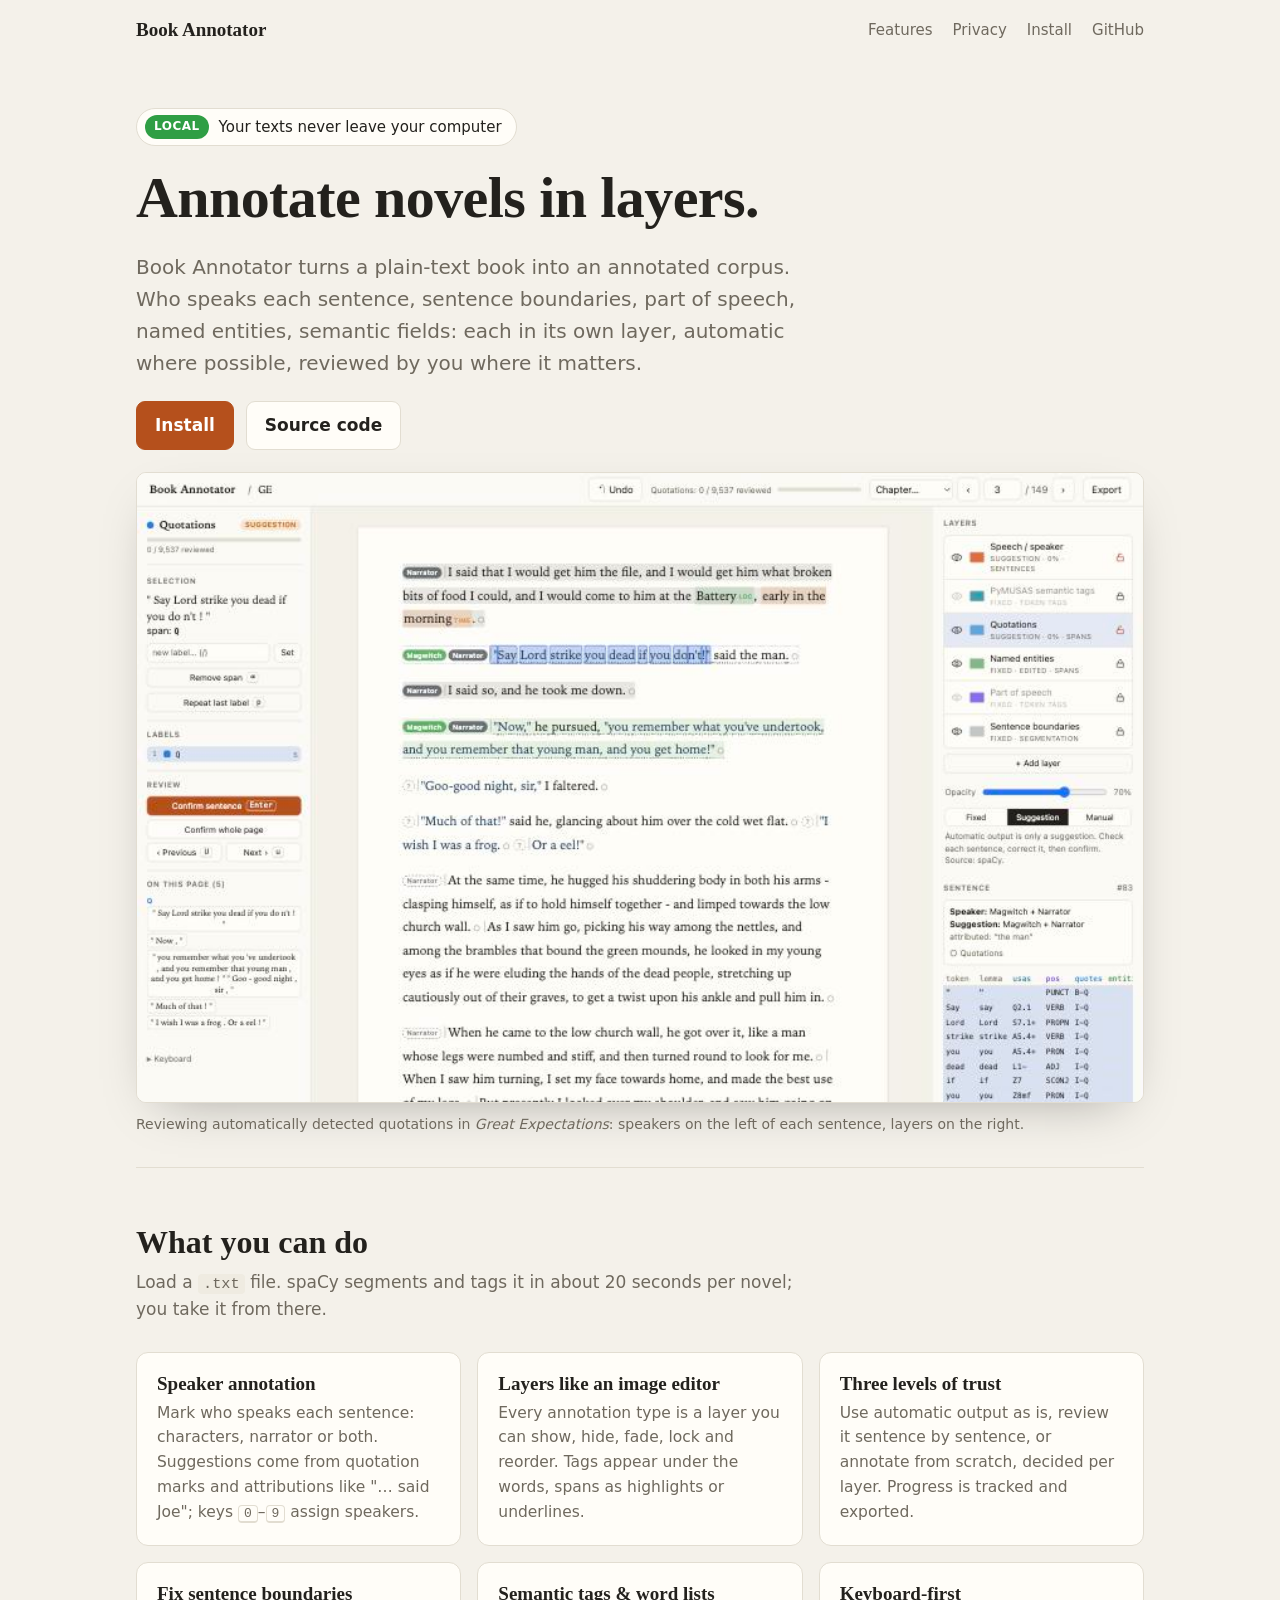
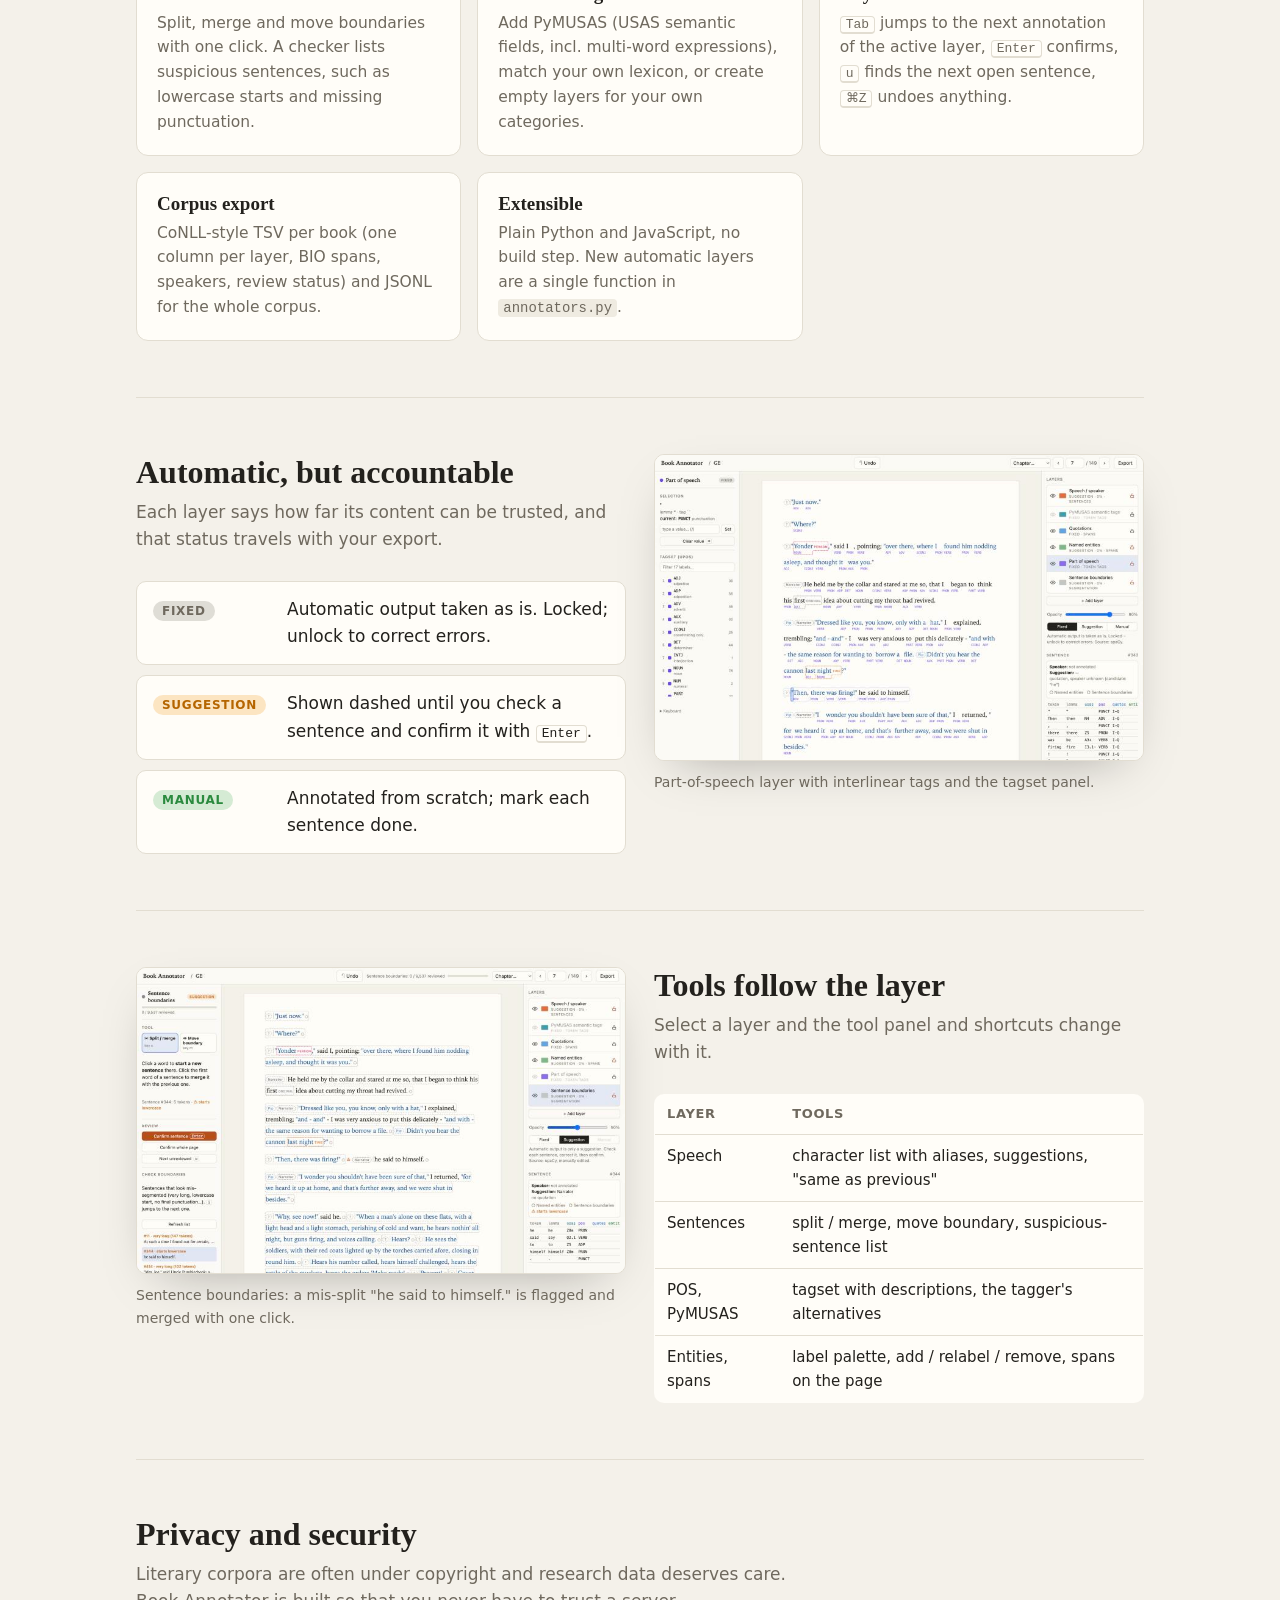
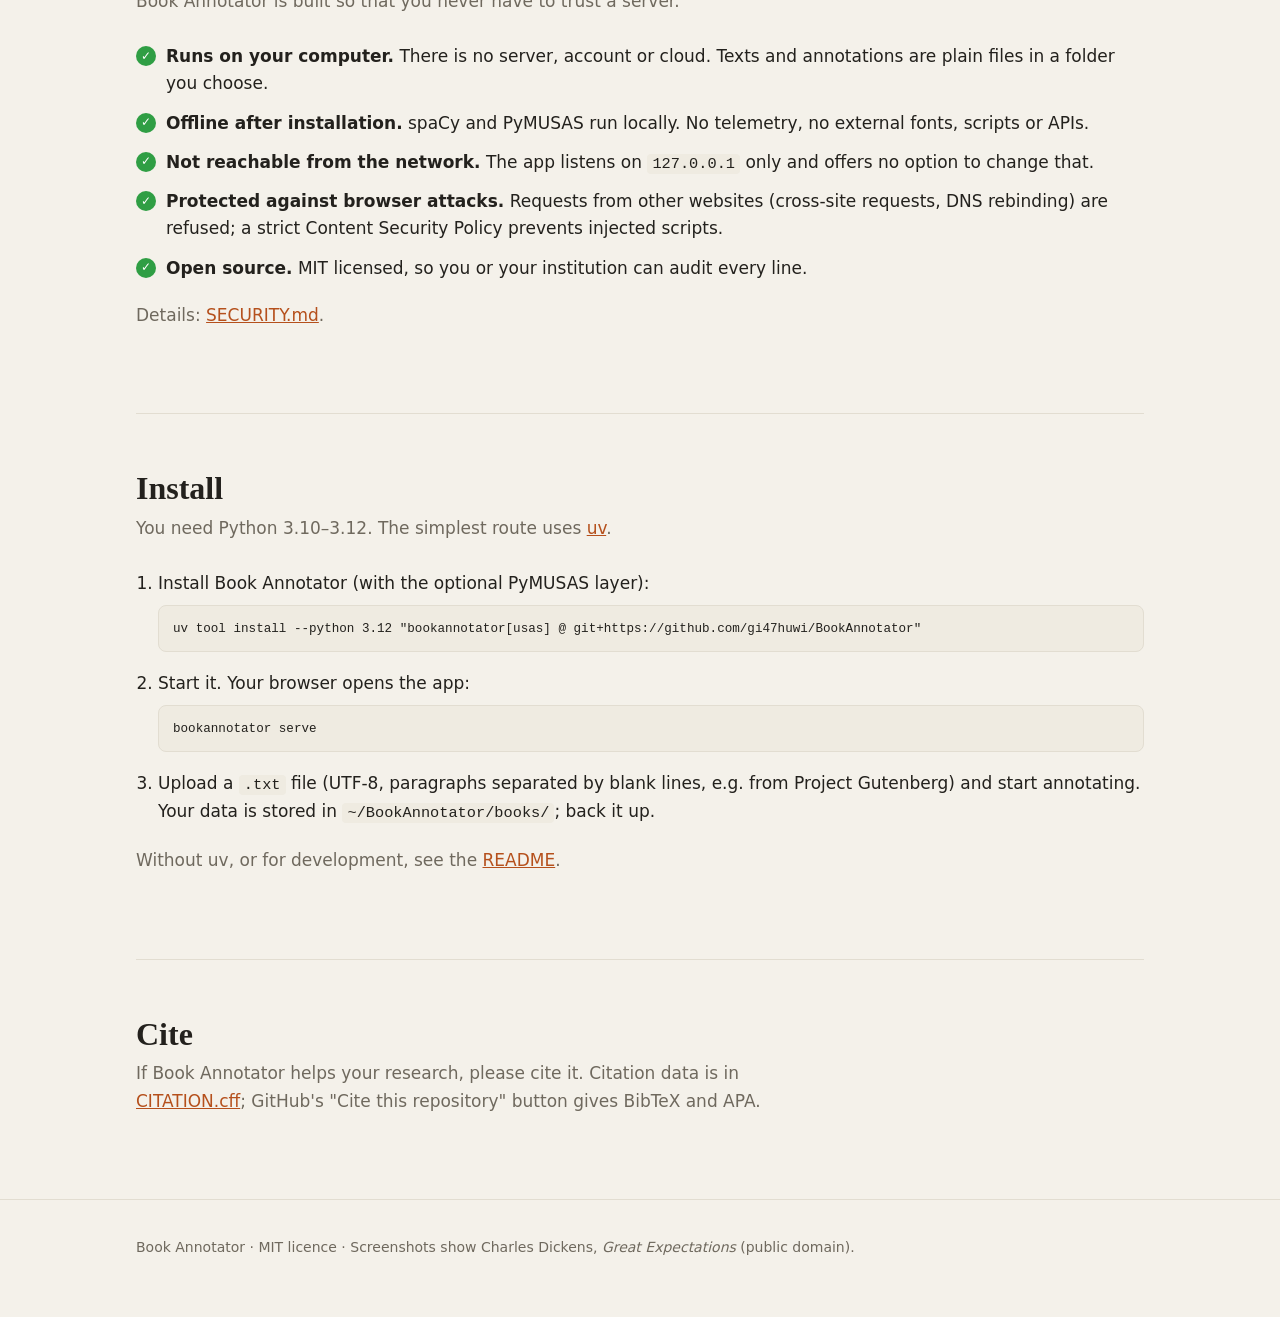
==== docs/index.html @ f5f0937e "Initial release of Book Annotator 0.1.0 Local, layered annotation tool for literary texts.  - spaCy " ====
<!doctype html>
<html lang="en">
<head>
  <meta charset="utf-8">
  <meta name="viewport" content="width=device-width, initial-scale=1">
  <title>Book Annotator</title>
  <meta name="description" content="A local, layered annotation tool for literary texts: speakers, sentences, part of speech, entities and semantic tags. Your texts never leave your computer.">
  <style>
    :root {
      --bg: #f4f1ea; --paper: #fffdf8; --ink: #23211d; --muted: #6f695e; --line: #e2ddd1;
      --accent: #b5501c; --accent-ink: #fff; --code: #efebe1;
      --serif: "Iowan Old Style", "Palatino Linotype", Palatino, Georgia, serif;
      --sans: -apple-system, BlinkMacSystemFont, "Segoe UI", Inter, system-ui, sans-serif;
      --mono: ui-monospace, SFMono-Regular, Menlo, Consolas, monospace;
    }
    @media (prefers-color-scheme: dark) {
      :root:not([data-theme="light"]) {
        --bg: #1b1a18; --paper: #23221f; --ink: #ebe7de; --muted: #a49d8f; --line: #3a3732;
        --accent: #e07a43; --accent-ink: #1b1a18; --code: #2c2a26;
      }
    }
    * { box-sizing: border-box; }
    html { scroll-behavior: smooth; }
    body { margin: 0; background: var(--bg); color: var(--ink); font: 17px/1.6 var(--sans); }
    a { color: var(--accent); }
    .wrap { max-width: 1040px; margin: 0 auto; padding: 0 16px; }
    nav { display: flex; align-items: center; gap: 20px; padding: 18px 0; font-size: 15px; }
    nav .brand { font: 600 19px var(--serif); color: var(--ink); text-decoration: none; margin-right: auto; }
    nav a { color: var(--muted); text-decoration: none; }
    nav a:hover { color: var(--ink); }
    header.hero { padding: 48px 0 32px; display: grid; gap: 22px; }
    h1 { font: 600 clamp(36px, 6vw, 58px)/1.05 var(--serif); margin: 0; letter-spacing: -.01em; }
    .lede { font-size: 20px; color: var(--muted); max-width: 680px; margin: 0; }
    .promise { display: inline-flex; align-items: center; gap: 10px; background: var(--paper); border: 1px solid var(--line);
      border-radius: 999px; padding: 6px 14px 6px 8px; font-size: 15px; width: fit-content; }
    .promise b { background: #2f9e44; color: #fff; border-radius: 999px; padding: 2px 9px; font-size: 12px; letter-spacing: .04em; }
    .cta { display: flex; gap: 12px; flex-wrap: wrap; }
    .btn { display: inline-block; padding: 10px 18px; border-radius: 9px; font-weight: 600; text-decoration: none; border: 1px solid var(--line);
      background: var(--paper); color: var(--ink); }
    .btn.primary { background: var(--accent); border-color: var(--accent); color: var(--accent-ink); }
    figure { margin: 0; }
    .shot { border-radius: 10px; border: 1px solid var(--line); overflow: hidden; background: var(--paper);
      box-shadow: 0 18px 50px -24px rgb(0 0 0 / .35); }
    .shot img { display: block; width: 100%; height: auto; }
    figcaption { font-size: 14px; color: var(--muted); margin-top: 10px; }
    section { padding: 56px 0; border-top: 1px solid var(--line); }
    h2 { font: 600 32px/1.15 var(--serif); margin: 0 0 8px; }
    .sub { color: var(--muted); margin: 0 0 28px; max-width: 680px; }
    .grid { display: grid; grid-template-columns: repeat(auto-fill, minmax(280px, 1fr)); gap: 16px; }
    .card { background: var(--paper); border: 1px solid var(--line); border-radius: 12px; padding: 20px; }
    .card h3 { margin: 0 0 6px; font: 600 19px var(--serif); }
    .card p { margin: 0; color: var(--muted); font-size: 15.5px; }
    .two { display: grid; grid-template-columns: 1fr 1fr; gap: 28px; align-items: start; }
    .levels { display: grid; gap: 10px; }
    .level { display: grid; grid-template-columns: 120px 1fr; gap: 14px; align-items: baseline; background: var(--paper);
      border: 1px solid var(--line); border-radius: 10px; padding: 14px 16px; }
    .tag { font: 700 12px var(--sans); text-transform: uppercase; letter-spacing: .06em; padding: 3px 9px; border-radius: 999px; width: fit-content; }
    .tag.fixed { background: color-mix(in srgb, var(--muted) 22%, transparent); color: var(--muted); }
    .tag.suggestion { background: color-mix(in srgb, #f08c00 22%, transparent); color: #b56500; }
    .tag.manual { background: color-mix(in srgb, #2f9e44 20%, transparent); color: #2b8a3e; }
    ul.checks { list-style: none; padding: 0; margin: 0; display: grid; gap: 12px; }
    ul.checks li { padding-left: 30px; position: relative; }
    ul.checks li::before { content: "✓"; position: absolute; left: 0; top: 0; width: 20px; height: 20px; border-radius: 50%;
      background: #2f9e44; color: #fff; font-size: 12px; display: grid; place-items: center; margin-top: 3px; }
    ol.steps { padding-left: 22px; display: grid; grid-template-columns: minmax(0, 1fr); gap: 18px; margin: 0; }
    .two > *, .grid > *, ol.steps > li { min-width: 0; }
    pre { background: var(--code); border: 1px solid var(--line); border-radius: 8px; padding: 12px 14px; overflow-x: auto;
      font: 14px/1.5 var(--mono); margin: 8px 0 0; }
    code { font-family: var(--mono); font-size: .9em; background: var(--code); padding: 1px 5px; border-radius: 4px; }
    pre code { background: none; padding: 0; }
    kbd { font: 13px var(--mono); border: 1px solid var(--line); border-bottom-width: 2px; border-radius: 4px; padding: 0 5px; background: var(--paper); }
    table { width: 100%; border-collapse: collapse; font-size: 15px; background: var(--paper); border: 1px solid var(--line); border-radius: 10px; overflow: hidden; }
    th, td { text-align: left; padding: 9px 12px; border-bottom: 1px solid var(--line); vertical-align: top; }
    th { font-size: 13px; text-transform: uppercase; letter-spacing: .05em; color: var(--muted); font-weight: 600; }
    tr:last-child td { border-bottom: 0; }
    footer { padding: 36px 0 60px; color: var(--muted); font-size: 14px; border-top: 1px solid var(--line); }
    @media (max-width: 760px) {
      .two { grid-template-columns: 1fr; }
      .level { grid-template-columns: 1fr; gap: 6px; }
      nav a.hide-sm { display: none; }
      section { padding: 40px 0; }
    }
  </style>
</head>
<body>
  <div class="wrap">
    <nav>
      <a class="brand" href="#">Book Annotator</a>
      <a class="hide-sm" href="#features">Features</a>
      <a class="hide-sm" href="#privacy">Privacy</a>
      <a href="#install">Install</a>
      <a href="https://github.com/gi47huwi/BookAnnotator">GitHub</a>
    </nav>

    <header class="hero">
      <span class="promise"><b>LOCAL</b> Your texts never leave your computer</span>
      <h1>Annotate novels in layers.</h1>
      <p class="lede">Book Annotator turns a plain-text book into an annotated corpus. Who speaks each sentence, sentence boundaries, part of speech,
        named entities, semantic fields: each in its own layer, automatic where possible, reviewed by you where it matters.</p>
      <div class="cta">
        <a class="btn primary" href="#install">Install</a>
        <a class="btn" href="https://github.com/gi47huwi/BookAnnotator">Source code</a>
      </div>
      <figure>
        <div class="shot"><img src="img/review-quotations.jpg" width="800" height="500" alt="Book Annotator showing a page of Great Expectations with speaker labels, quotation spans to review and the layers panel"></div>
        <figcaption>Reviewing automatically detected quotations in <i>Great Expectations</i>: speakers on the left of each sentence, layers on the right.</figcaption>
      </figure>
    </header>

    <section id="features">
      <h2>What you can do</h2>
      <p class="sub">Load a <code>.txt</code> file. spaCy segments and tags it in about 20 seconds per novel; you take it from there.</p>
      <div class="grid">
        <div class="card"><h3>Speaker annotation</h3><p>Mark who speaks each sentence: characters, narrator or both. Suggestions come from quotation marks and attributions like "… said Joe"; keys <kbd>0</kbd>–<kbd>9</kbd> assign speakers.</p></div>
        <div class="card"><h3>Layers like an image editor</h3><p>Every annotation type is a layer you can show, hide, fade, lock and reorder. Tags appear under the words, spans as highlights or underlines.</p></div>
        <div class="card"><h3>Three levels of trust</h3><p>Use automatic output as is, review it sentence by sentence, or annotate from scratch, decided per layer. Progress is tracked and exported.</p></div>
        <div class="card"><h3>Fix sentence boundaries</h3><p>Split, merge and move boundaries with one click. A checker lists suspicious sentences, such as lowercase starts and missing punctuation.</p></div>
        <div class="card"><h3>Semantic tags &amp; word lists</h3><p>Add PyMUSAS (USAS semantic fields, incl. multi-word expressions), match your own lexicon, or create empty layers for your own categories.</p></div>
        <div class="card"><h3>Keyboard-first</h3><p><kbd>Tab</kbd> jumps to the next annotation of the active layer, <kbd>Enter</kbd> confirms, <kbd>u</kbd> finds the next open sentence, <kbd>⌘Z</kbd> undoes anything.</p></div>
        <div class="card"><h3>Corpus export</h3><p>CoNLL-style TSV per book (one column per layer, BIO spans, speakers, review status) and JSONL for the whole corpus.</p></div>
        <div class="card"><h3>Extensible</h3><p>Plain Python and JavaScript, no build step. New automatic layers are a single function in <code>annotators.py</code>.</p></div>
      </div>
    </section>

    <section>
      <div class="two">
        <div>
          <h2>Automatic, but accountable</h2>
          <p class="sub">Each layer says how far its content can be trusted, and that status travels with your export.</p>
          <div class="levels">
            <div class="level"><span class="tag fixed">Fixed</span><span>Automatic output taken as is. Locked; unlock to correct errors.</span></div>
            <div class="level"><span class="tag suggestion">Suggestion</span><span>Shown dashed until you check a sentence and confirm it with <kbd>Enter</kbd>.</span></div>
            <div class="level"><span class="tag manual">Manual</span><span>Annotated from scratch; mark each sentence done.</span></div>
          </div>
        </div>
        <figure>
          <div class="shot"><img src="img/layers-pos.jpg" width="800" height="500" alt="Part-of-speech tags shown under each word, with the UPOS tagset panel" loading="lazy"></div>
          <figcaption>Part-of-speech layer with interlinear tags and the tagset panel.</figcaption>
        </figure>
      </div>
    </section>

    <section>
      <div class="two">
        <figure>
          <div class="shot"><img src="img/sentence-boundaries.jpg" width="800" height="500" alt="Sentence boundary tools with a list of suspicious sentences" loading="lazy"></div>
          <figcaption>Sentence boundaries: a mis-split "he said to himself." is flagged and merged with one click.</figcaption>
        </figure>
        <div>
          <h2>Tools follow the layer</h2>
          <p class="sub">Select a layer and the tool panel and shortcuts change with it.</p>
          <table>
            <tr><th>Layer</th><th>Tools</th></tr>
            <tr><td>Speech</td><td>character list with aliases, suggestions, "same as previous"</td></tr>
            <tr><td>Sentences</td><td>split / merge, move boundary, suspicious-sentence list</td></tr>
            <tr><td>POS, PyMUSAS</td><td>tagset with descriptions, the tagger's alternatives</td></tr>
            <tr><td>Entities, spans</td><td>label palette, add / relabel / remove, spans on the page</td></tr>
          </table>
        </div>
      </div>
    </section>

    <section id="privacy">
      <h2>Privacy and security</h2>
      <p class="sub">Literary corpora are often under copyright and research data deserves care. Book Annotator is built so that you never have to trust a server.</p>
      <ul class="checks">
        <li><b>Runs on your computer.</b> There is no server, account or cloud. Texts and annotations are plain files in a folder you choose.</li>
        <li><b>Offline after installation.</b> spaCy and PyMUSAS run locally. No telemetry, no external fonts, scripts or APIs.</li>
        <li><b>Not reachable from the network.</b> The app listens on <code>127.0.0.1</code> only and offers no option to change that.</li>
        <li><b>Protected against browser attacks.</b> Requests from other websites (cross-site requests, DNS rebinding) are refused; a strict Content Security Policy prevents injected scripts.</li>
        <li><b>Open source.</b> MIT licensed, so you or your institution can audit every line.</li>
      </ul>
      <p class="sub" style="margin-top:20px">Details: <a href="https://github.com/gi47huwi/BookAnnotator/blob/main/SECURITY.md">SECURITY.md</a>.</p>
    </section>

    <section id="install">
      <h2>Install</h2>
      <p class="sub">You need Python 3.10–3.12. The simplest route uses <a href="https://docs.astral.sh/uv/">uv</a>.</p>
      <ol class="steps">
        <li>Install Book Annotator (with the optional PyMUSAS layer):
          <pre><code>uv tool install --python 3.12 "bookannotator[usas] @ git+https://github.com/gi47huwi/BookAnnotator"</code></pre></li>
        <li>Start it. Your browser opens the app:
          <pre><code>bookannotator serve</code></pre></li>
        <li>Upload a <code>.txt</code> file (UTF-8, paragraphs separated by blank lines, e.g. from Project Gutenberg) and start annotating.
          Your data is stored in <code>~/BookAnnotator/books/</code>; back it up.</li>
      </ol>
      <p class="sub" style="margin-top:22px">Without uv, or for development, see the <a href="https://github.com/gi47huwi/BookAnnotator#install">README</a>.</p>
    </section>

    <section id="cite">
      <h2>Cite</h2>
      <p class="sub">If Book Annotator helps your research, please cite it. Citation data is in
        <a href="https://github.com/gi47huwi/BookAnnotator/blob/main/CITATION.cff">CITATION.cff</a>; GitHub's "Cite this repository" button gives BibTeX and APA.</p>
    </section>
  </div>
  <footer>
    <div class="wrap">Book Annotator · MIT licence · Screenshots show Charles Dickens, <i>Great Expectations</i> (public domain).</div>
  </footer>
</body>
</html>
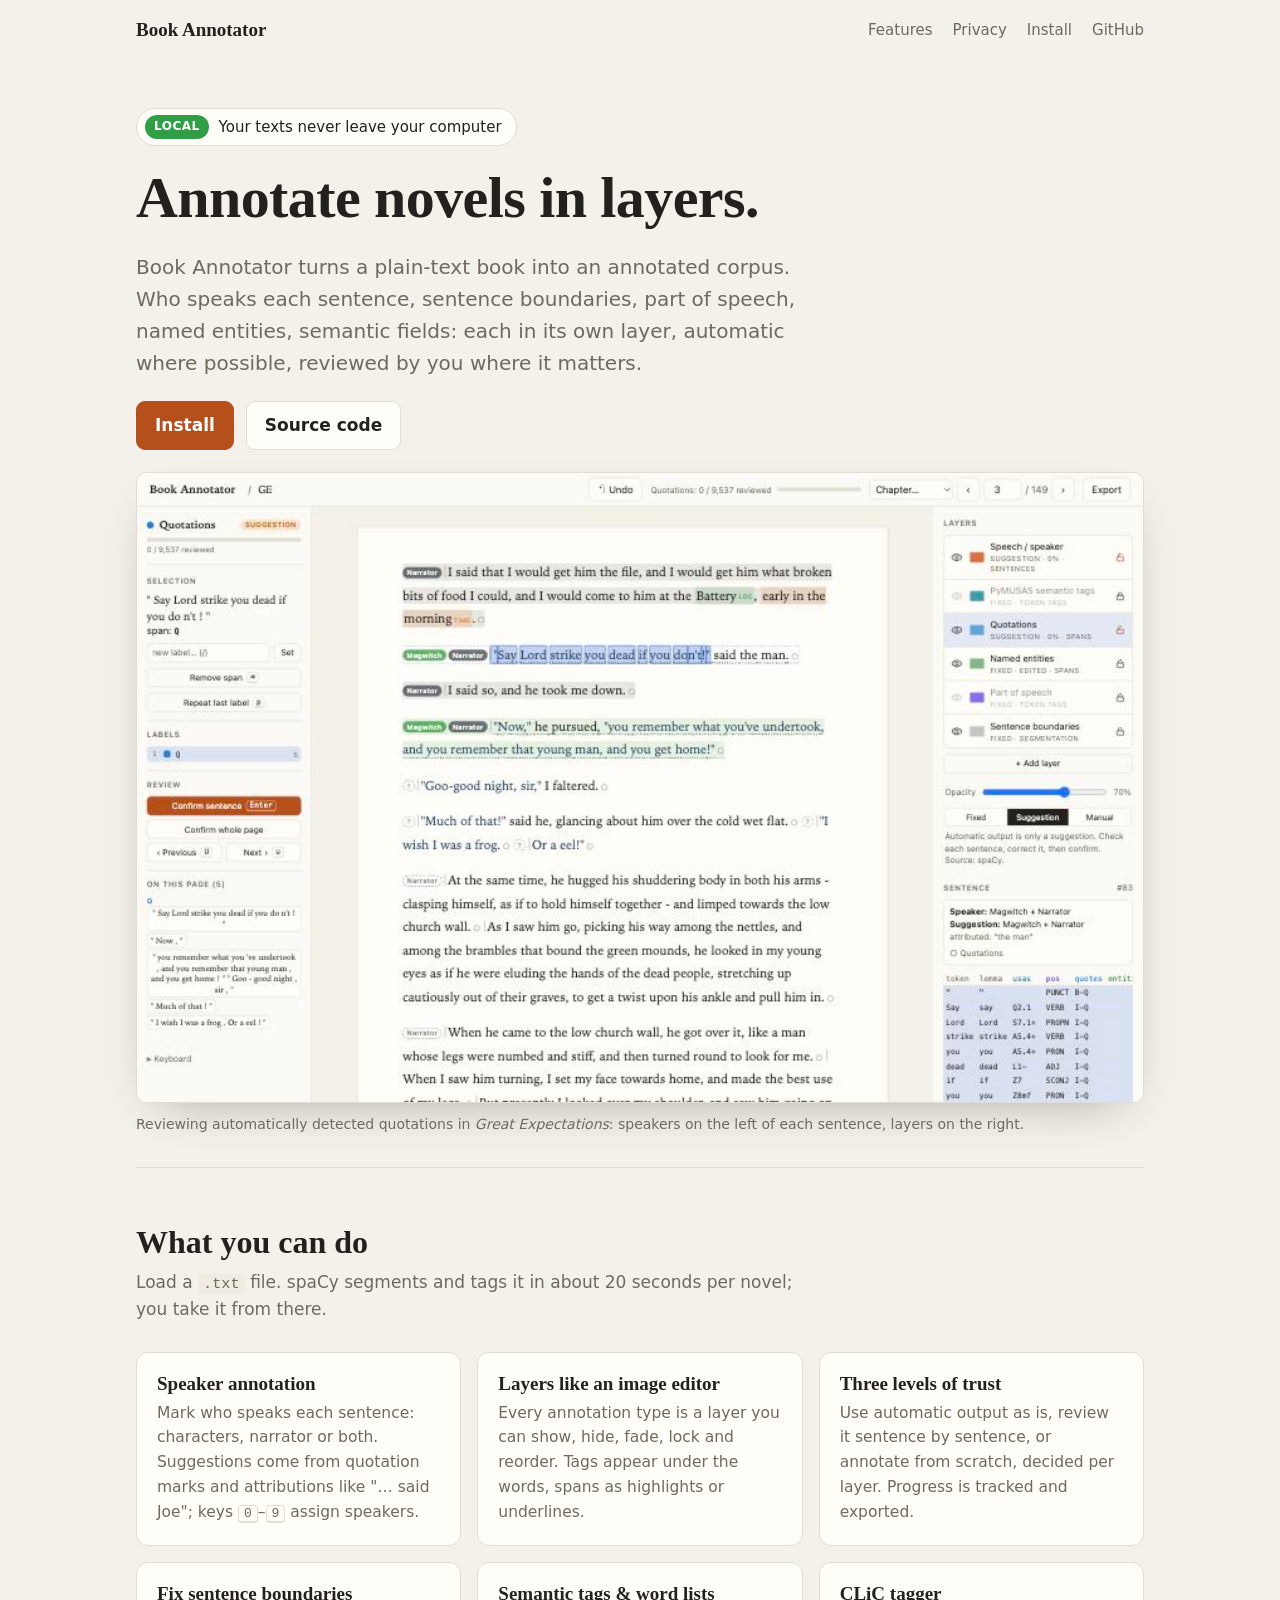
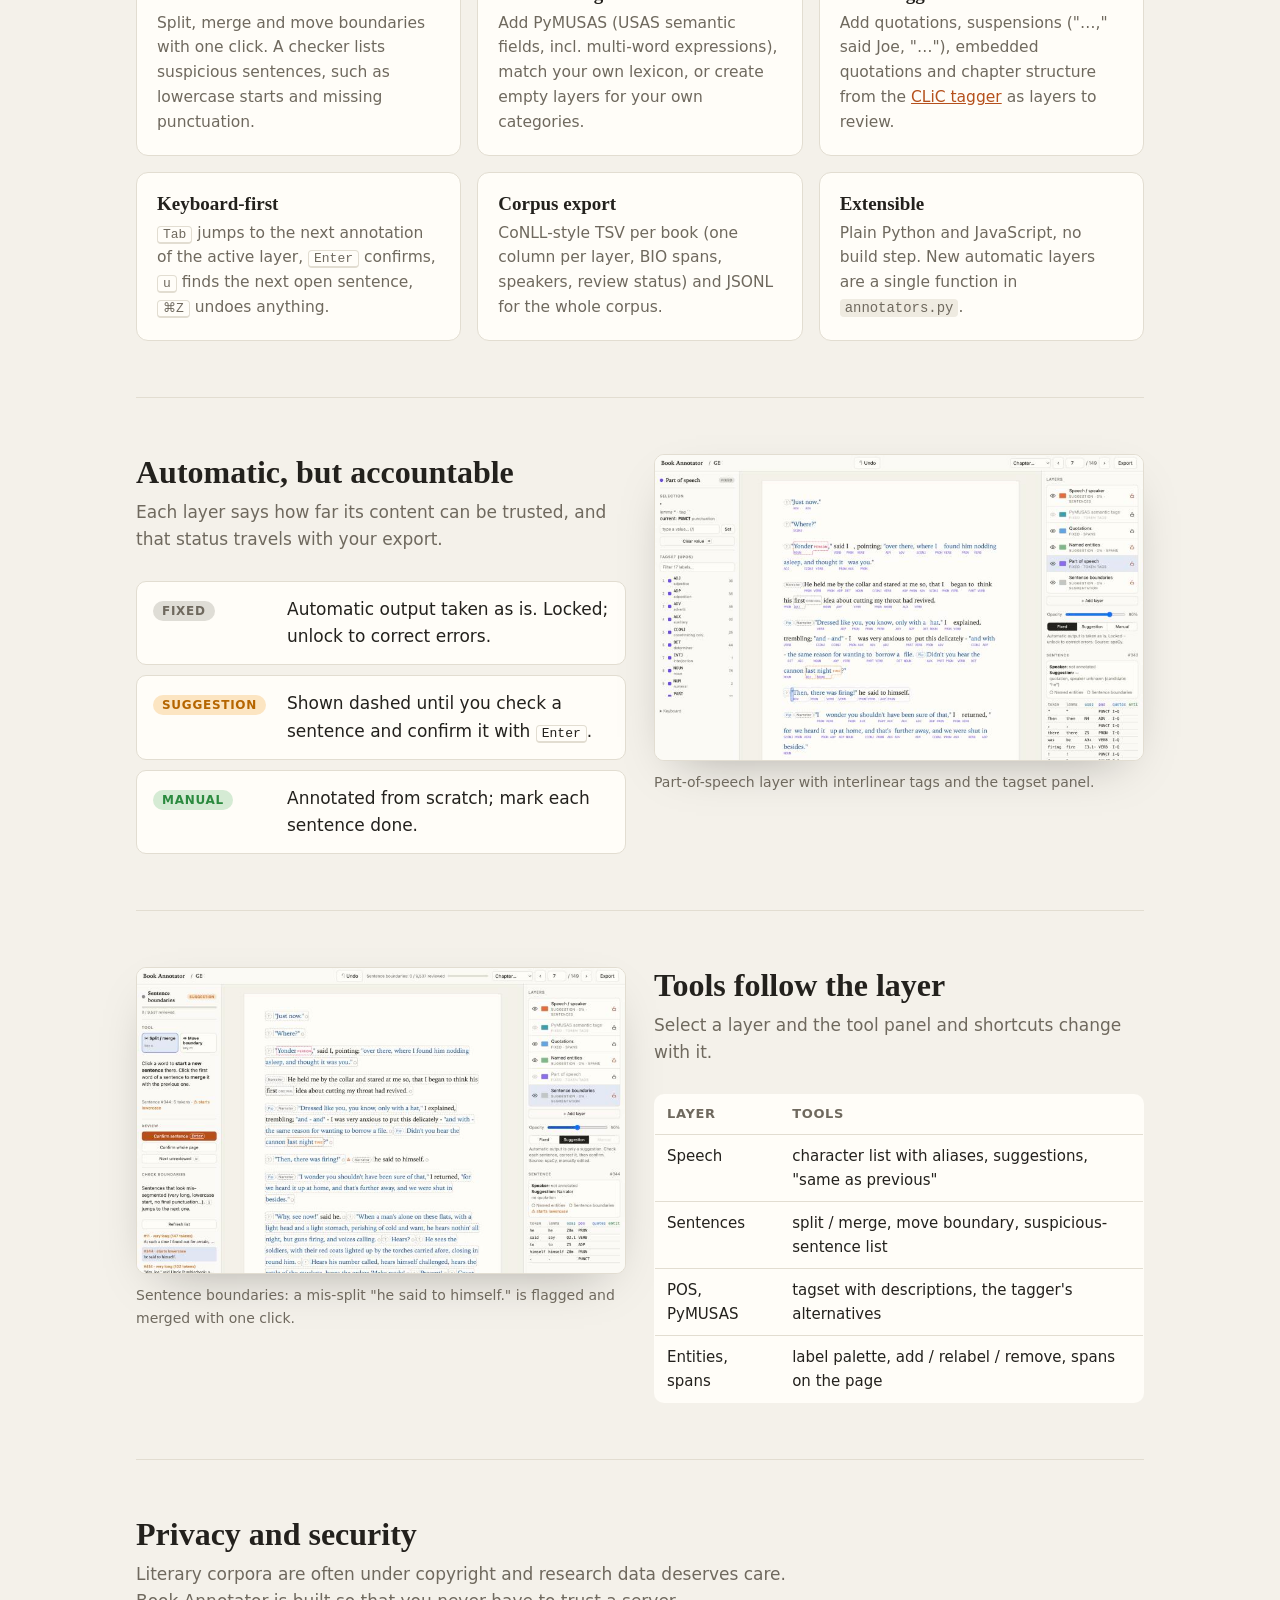
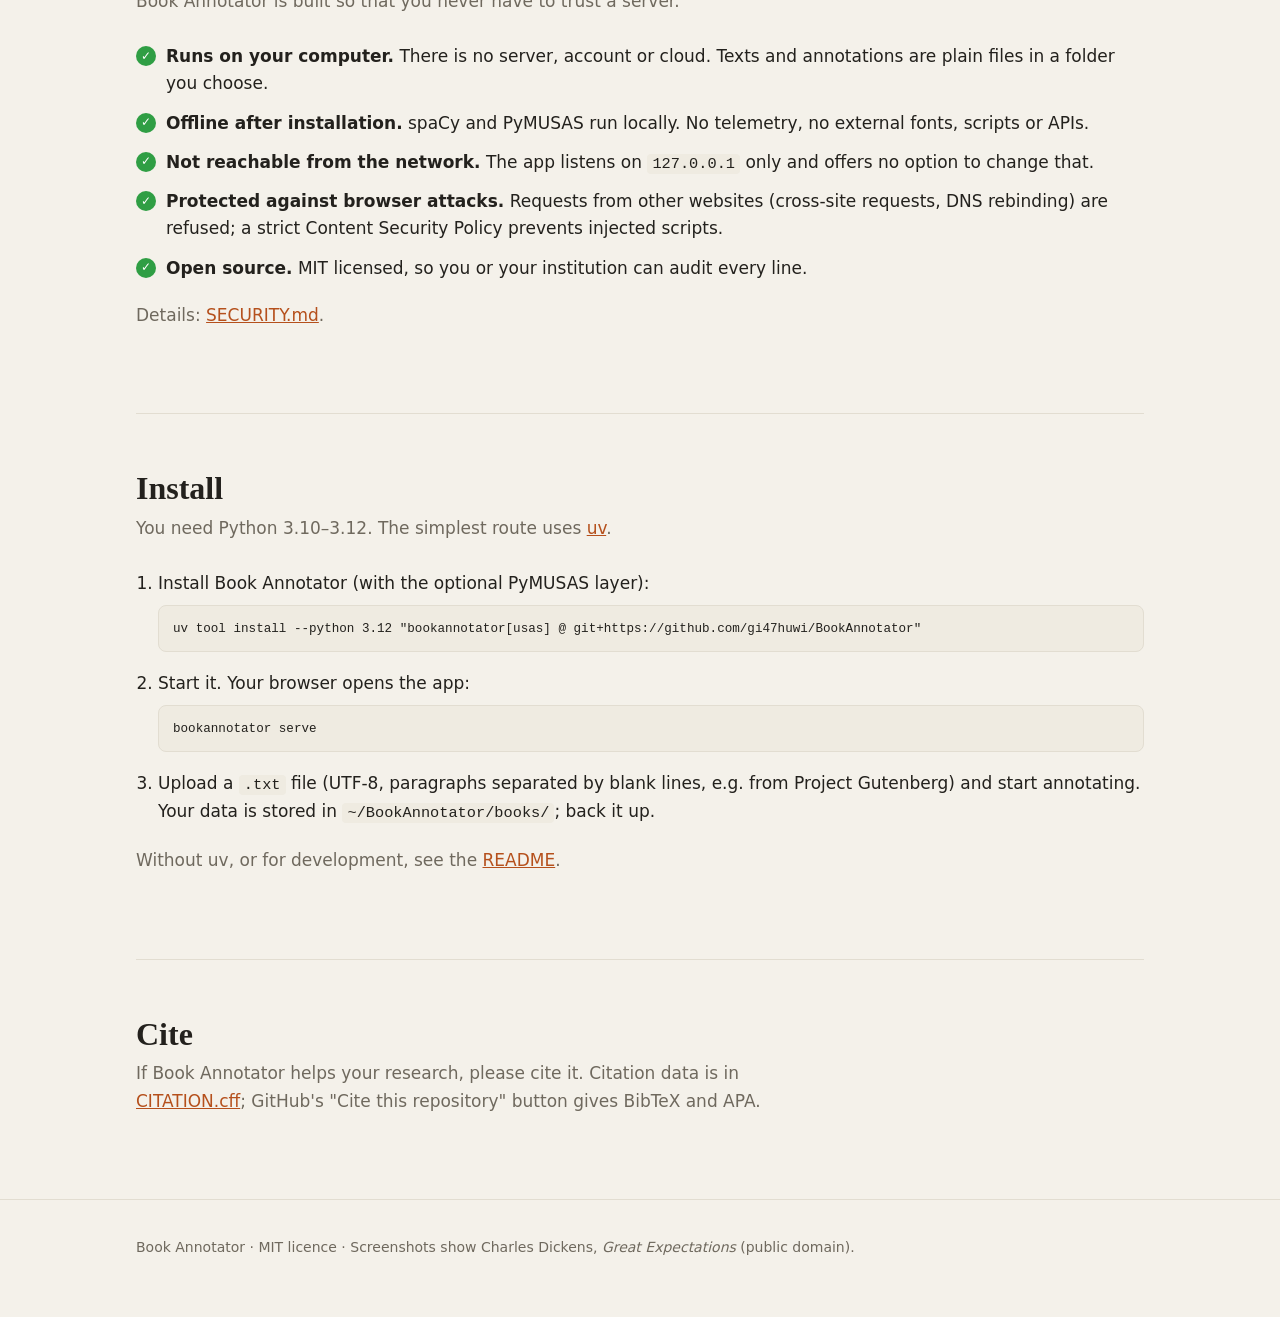
==== commit dd9daa68: "Add CLiC tagger layers and reload notice for outdated pages - New optional annotator "CLiC tagger" (" ====
--- a/docs/index.html
+++ b/docs/index.html
@@ -116,6 +116,7 @@
         <div class="card"><h3>Three levels of trust</h3><p>Use automatic output as is, review it sentence by sentence, or annotate from scratch, decided per layer. Progress is tracked and exported.</p></div>
         <div class="card"><h3>Fix sentence boundaries</h3><p>Split, merge and move boundaries with one click. A checker lists suspicious sentences, such as lowercase starts and missing punctuation.</p></div>
         <div class="card"><h3>Semantic tags &amp; word lists</h3><p>Add PyMUSAS (USAS semantic fields, incl. multi-word expressions), match your own lexicon, or create empty layers for your own categories.</p></div>
+        <div class="card"><h3>CLiC tagger</h3><p>Add quotations, suspensions ("…," said Joe, "…"), embedded quotations and chapter structure from the <a href="https://mahlberg-lab.github.io/clictagger/">CLiC tagger</a> as layers to review.</p></div>
         <div class="card"><h3>Keyboard-first</h3><p><kbd>Tab</kbd> jumps to the next annotation of the active layer, <kbd>Enter</kbd> confirms, <kbd>u</kbd> finds the next open sentence, <kbd>⌘Z</kbd> undoes anything.</p></div>
         <div class="card"><h3>Corpus export</h3><p>CoNLL-style TSV per book (one column per layer, BIO spans, speakers, review status) and JSONL for the whole corpus.</p></div>
         <div class="card"><h3>Extensible</h3><p>Plain Python and JavaScript, no build step. New automatic layers are a single function in <code>annotators.py</code>.</p></div>
